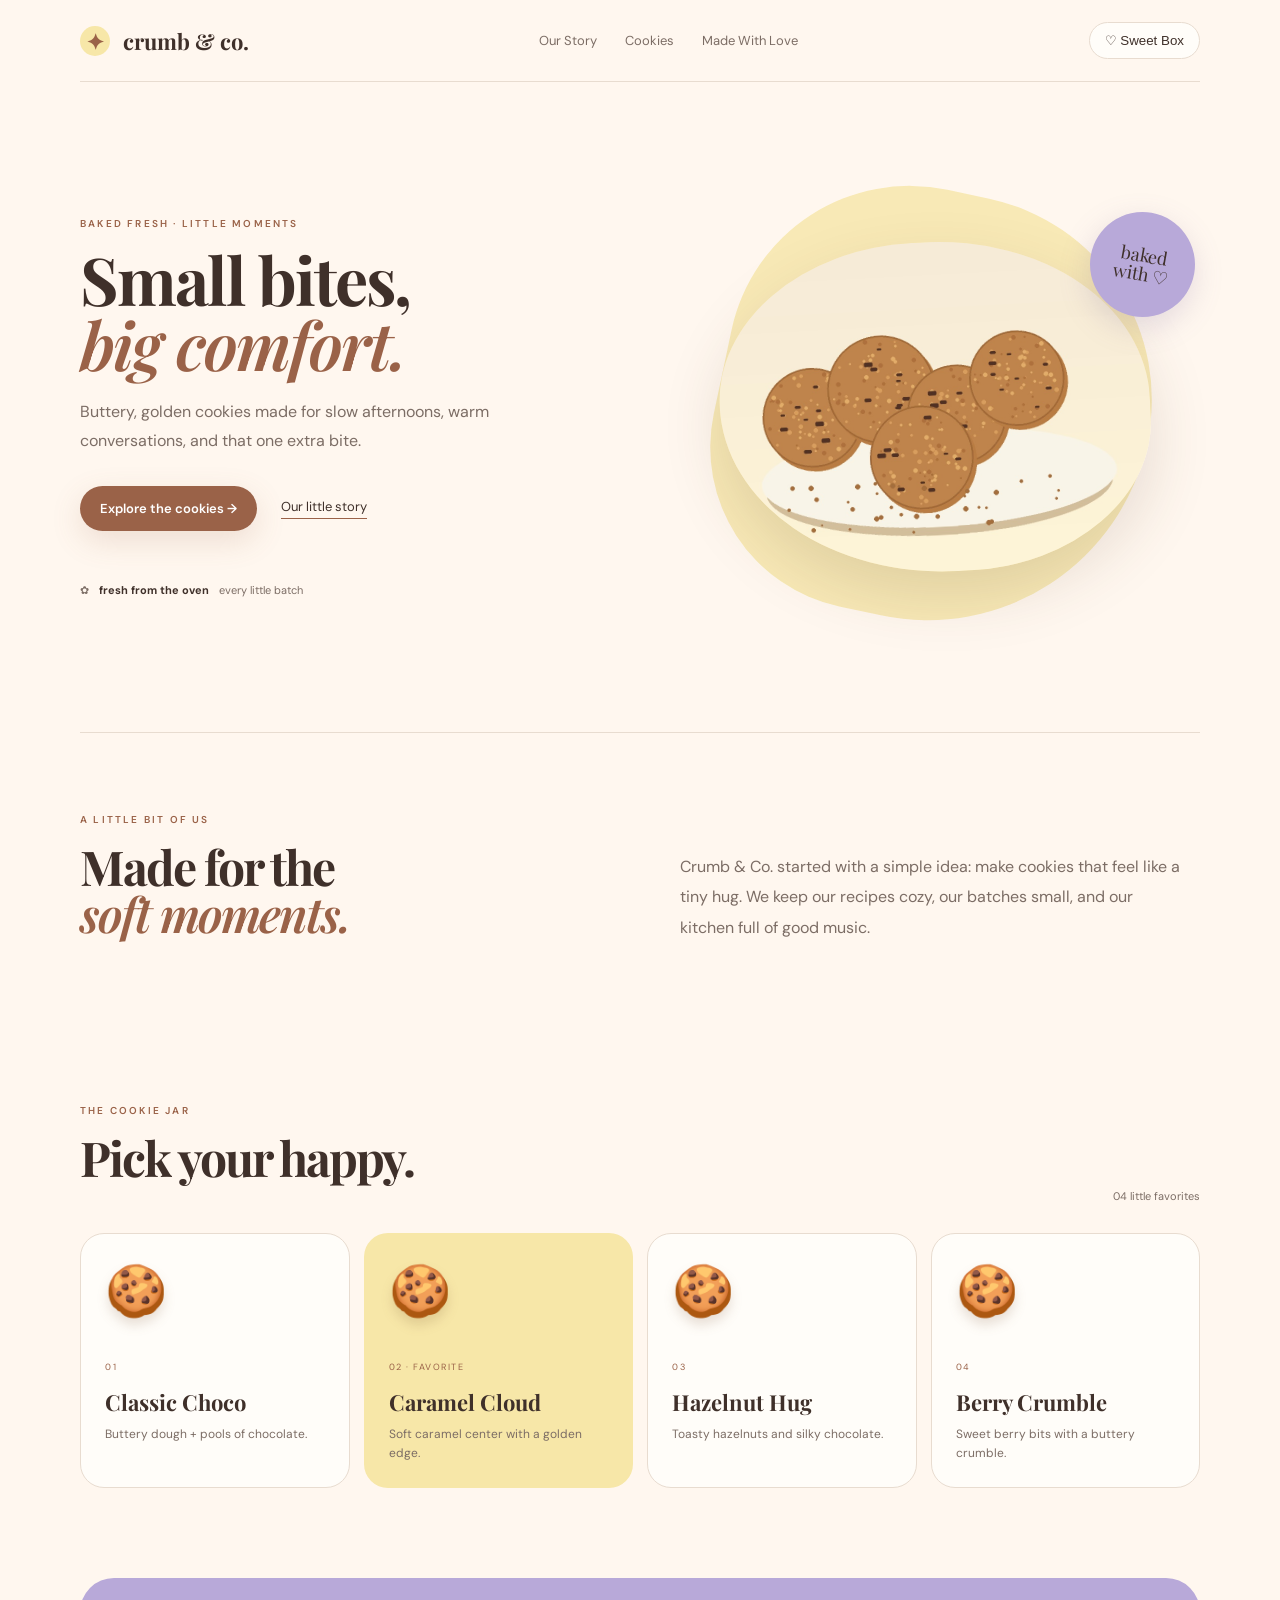
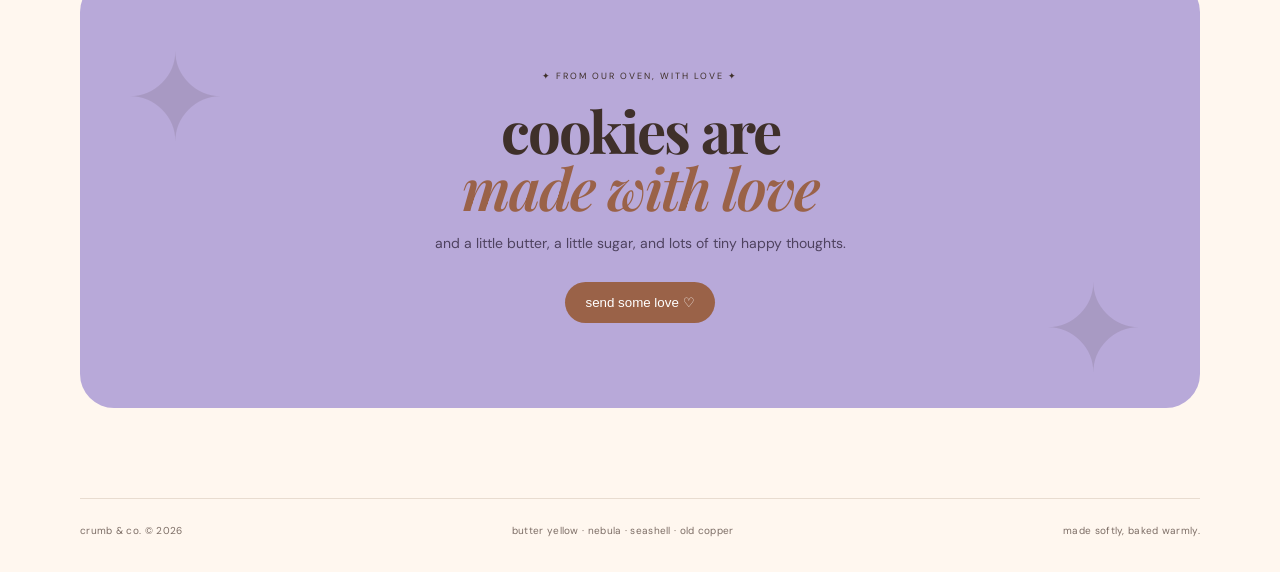
==== index.html @ e23ba905 "Add files via upload" ====
<!DOCTYPE html>
<html lang="en">
<head>
  <meta charset="UTF-8" />
  <meta name="viewport" content="width=device-width, initial-scale=1.0" />
  <meta name="description" content="A sweet little cookie shop — baked with love." />
  <title>Crumb & Co. — Cookies Are Made With Love</title>
  <link rel="preconnect" href="https://fonts.googleapis.com">
  <link rel="preconnect" href="https://fonts.gstatic.com" crossorigin>
  <link href="https://fonts.googleapis.com/css2?family=DM+Sans:wght@400;500;600&family=Playfair+Display:wght@600;700&display=swap" rel="stylesheet">
  <link rel="stylesheet" href="style.css" />
</head>
<body>
  <header class="nav wrap">
    <a class="brand" href="#home"><span class="brand-dot">✦</span> crumb & co.</a>
    <nav><a href="#story">Our Story</a><a href="#menu">Cookies</a><a href="#love">Made With Love</a></nav>
    <button class="cart" onclick="showToast('Your cookie box is still dreaming of you ♡')">♡ <span>Sweet Box</span></button>
  </header>

  <main id="home">
    <section class="hero wrap">
      <div class="hero-copy">
        <p class="eyebrow">BAKED FRESH · LITTLE MOMENTS</p>
        <h1>Small bites,<br><em>big comfort.</em></h1>
        <p class="lead">Buttery, golden cookies made for slow afternoons, warm conversations, and that one extra bite.</p>
        <div class="actions"><a class="btn primary" href="#menu">Explore the cookies →</a><a class="text-link" href="#story">Our little story</a></div>
        <div class="mini-note"><span>✿</span><strong>fresh from the oven</strong><span>every little batch</span></div>
      </div>
      <div class="hero-art">
        <div class="blob"></div>
        <img src="assets/cookies.jpg" alt="Freshly baked golden chocolate chip cookies on a plate" />
        <div class="sticker">baked<br>with ♡</div>
      </div>
    </section>

    <section id="story" class="story wrap">
      <div><p class="eyebrow">A LITTLE BIT OF US</p><h2>Made for the<br><em>soft moments.</em></h2></div>
      <p>Crumb & Co. started with a simple idea: make cookies that feel like a tiny hug. We keep our recipes cozy, our batches small, and our kitchen full of good music.</p>
    </section>

    <section id="menu" class="menu wrap">
      <div class="section-head"><div><p class="eyebrow">THE COOKIE JAR</p><h2>Pick your happy.</h2></div><span class="count">04 little favorites</span></div>
      <div class="cards">
        <article class="card"><div class="cookie-icon">🍪</div><span>01</span><h3>Classic Choco</h3><p>Buttery dough + pools of chocolate.</p></article>
        <article class="card featured"><div class="cookie-icon">🍪</div><span>02 · favorite</span><h3>Caramel Cloud</h3><p>Soft caramel center with a golden edge.</p></article>
        <article class="card"><div class="cookie-icon">🍪</div><span>03</span><h3>Hazelnut Hug</h3><p>Toasty hazelnuts and silky chocolate.</p></article>
        <article class="card"><div class="cookie-icon">🍪</div><span>04</span><h3>Berry Crumble</h3><p>Sweet berry bits with a buttery crumble.</p></article>
      </div>
    </section>

    <section id="love" class="love wrap">
      <div class="love-card"><span class="tiny">✦ FROM OUR OVEN, WITH LOVE ✦</span><h2>cookies are<br><em>made with love</em></h2><p>and a little butter, a little sugar, and lots of tiny happy thoughts.</p><button onclick="showToast('Sending you a warm cookie-shaped hug ♡')">send some love ♡</button></div>
    </section>
  </main>

  <footer class="footer wrap"><span>crumb & co. © 2026</span><span>butter yellow · nebula · seashell · old copper</span><span>made softly, baked warmly.</span></footer>
  <div id="toast" class="toast"></div>
  <script src="script.js"></script>
</body>
</html>
---- style.css ----
:root{--butter:#F7E7A8;--nebula:#B8A9D9;--shell:#FFF7EF;--copper:#9A6248;--ink:#3F302A;--muted:#7C6D65;--line:#E8DCD0}
*{box-sizing:border-box}html{scroll-behavior:smooth}body{margin:0;background:var(--shell);color:var(--ink);font-family:'DM Sans',sans-serif}a{text-decoration:none;color:inherit}.wrap{width:min(1120px,calc(100% - 44px));margin:auto}.nav{height:82px;display:flex;align-items:center;justify-content:space-between;border-bottom:1px solid var(--line)}.brand{font-family:'Playfair Display',serif;font-size:22px;font-weight:700}.brand-dot{display:inline-grid;place-items:center;width:30px;height:30px;background:var(--butter);border-radius:50%;margin-right:8px;color:var(--copper)}nav{display:flex;gap:28px;font-size:13px;color:var(--muted)}nav a:hover,.text-link:hover{color:var(--copper)}.cart{border:1px solid var(--line);background:#fffdf9;border-radius:999px;padding:10px 15px;color:var(--ink);cursor:pointer}.hero{min-height:650px;display:grid;grid-template-columns:1fr 1fr;gap:60px;align-items:center;padding:65px 0}.eyebrow{font-size:10px;letter-spacing:2.2px;font-weight:600;color:var(--copper);margin:0 0 17px}.hero h1,h2{font-family:'Playfair Display',serif;font-size:66px;line-height:.98;margin:0 0 22px;letter-spacing:-2px}.hero h1 em,h2 em{font-weight:600;color:var(--copper)}.lead{max-width:500px;color:var(--muted);line-height:1.8;font-size:16px}.actions{display:flex;align-items:center;gap:24px;margin-top:30px}.btn{padding:14px 20px;border-radius:999px;font-size:13px;font-weight:600}.primary{background:var(--copper);color:white;box-shadow:0 10px 30px #9a62482b}.text-link{font-size:13px;border-bottom:1px solid var(--copper);padding-bottom:3px}.mini-note{display:flex;gap:10px;align-items:center;margin-top:52px;font-size:11px;color:var(--muted)}.mini-note strong{color:var(--ink)}.hero-art{position:relative;height:510px;display:grid;place-items:center}.blob{position:absolute;width:430px;height:430px;border-radius:47% 53% 58% 42%;background:var(--butter);transform:rotate(12deg);opacity:.8}.hero-art img{position:relative;width:430px;height:330px;object-fit:cover;border-radius:48% 52% 45% 55%;box-shadow:0 25px 60px #5c3b2725;transform:rotate(-3deg)}.sticker{position:absolute;right:5px;top:60px;background:var(--nebula);width:105px;height:105px;border-radius:50%;display:grid;place-items:center;text-align:center;font-family:'Playfair Display',serif;font-size:18px;line-height:1.05;transform:rotate(10deg);box-shadow:0 10px 30px #7b689b35}.story{padding:80px 0;display:grid;grid-template-columns:1fr 1fr;gap:80px;border-top:1px solid var(--line)}.story h2,.section-head h2{font-size:48px}.story>p{align-self:end;color:var(--muted);line-height:1.9;max-width:500px}.menu{padding:65px 0 90px}.section-head{display:flex;align-items:end;justify-content:space-between;margin-bottom:30px}.count{font-size:11px;color:var(--muted)}.cards{display:grid;grid-template-columns:repeat(4,1fr);gap:14px}.card{background:#fffdf9;border:1px solid var(--line);border-radius:24px;padding:24px;min-height:250px;transition:.25s}.card:hover{transform:translateY(-5px);box-shadow:0 15px 40px #5c3b2714}.card.featured{background:var(--butter);border-color:transparent}.cookie-icon{font-size:50px;margin-bottom:30px;filter:drop-shadow(0 7px 6px #6b402328)}.card span{font-size:9px;letter-spacing:1.5px;color:var(--copper);text-transform:uppercase}.card h3{font-family:'Playfair Display',serif;font-size:22px;margin:12px 0 8px}.card p{font-size:12px;line-height:1.6;color:var(--muted);margin:0}.love{padding-bottom:90px}.love-card{background:var(--nebula);border-radius:34px;text-align:center;padding:85px 20px;overflow:hidden;position:relative}.love-card:before,.love-card:after{content:'✦';position:absolute;font-size:120px;opacity:.12}.love-card:before{left:4%;top:10%}.love-card:after{right:5%;bottom:0}.tiny{font-size:9px;letter-spacing:2px}.love-card h2{font-size:58px;margin:18px 0}.love-card p{color:#4e425f;font-size:14px}.love-card button{margin-top:16px;background:var(--copper);color:white;border:0;border-radius:999px;padding:13px 20px;cursor:pointer}.footer{border-top:1px solid var(--line);padding:25px 0 35px;display:flex;justify-content:space-between;color:var(--muted);font-size:10px;letter-spacing:.3px}.toast{position:fixed;bottom:24px;left:50%;transform:translate(-50%,20px);background:var(--ink);color:white;padding:12px 18px;border-radius:999px;font-size:12px;opacity:0;pointer-events:none;transition:.3s}.toast.show{opacity:1;transform:translate(-50%,0)}
@media(max-width:800px){nav{display:none}.hero{grid-template-columns:1fr;padding:45px 0}.hero h1{font-size:52px}.hero-art{height:420px}.hero-art img,.blob{width:330px}.hero-art img{height:270px}.story{grid-template-columns:1fr;gap:25px}.cards{grid-template-columns:1fr 1fr}.footer{flex-direction:column;gap:9px}.love-card h2{font-size:45px}}
@media(max-width:520px){.wrap{width:min(100% - 28px,1120px)}.cart span{display:none}.hero-art{height:340px}.hero-art img,.blob{width:285px}.hero-art img{height:230px}.sticker{width:80px;height:80px;font-size:14px;right:0;top:25px}.cards{grid-template-columns:1fr}.section-head{align-items:start;gap:10px;flex-direction:column}}
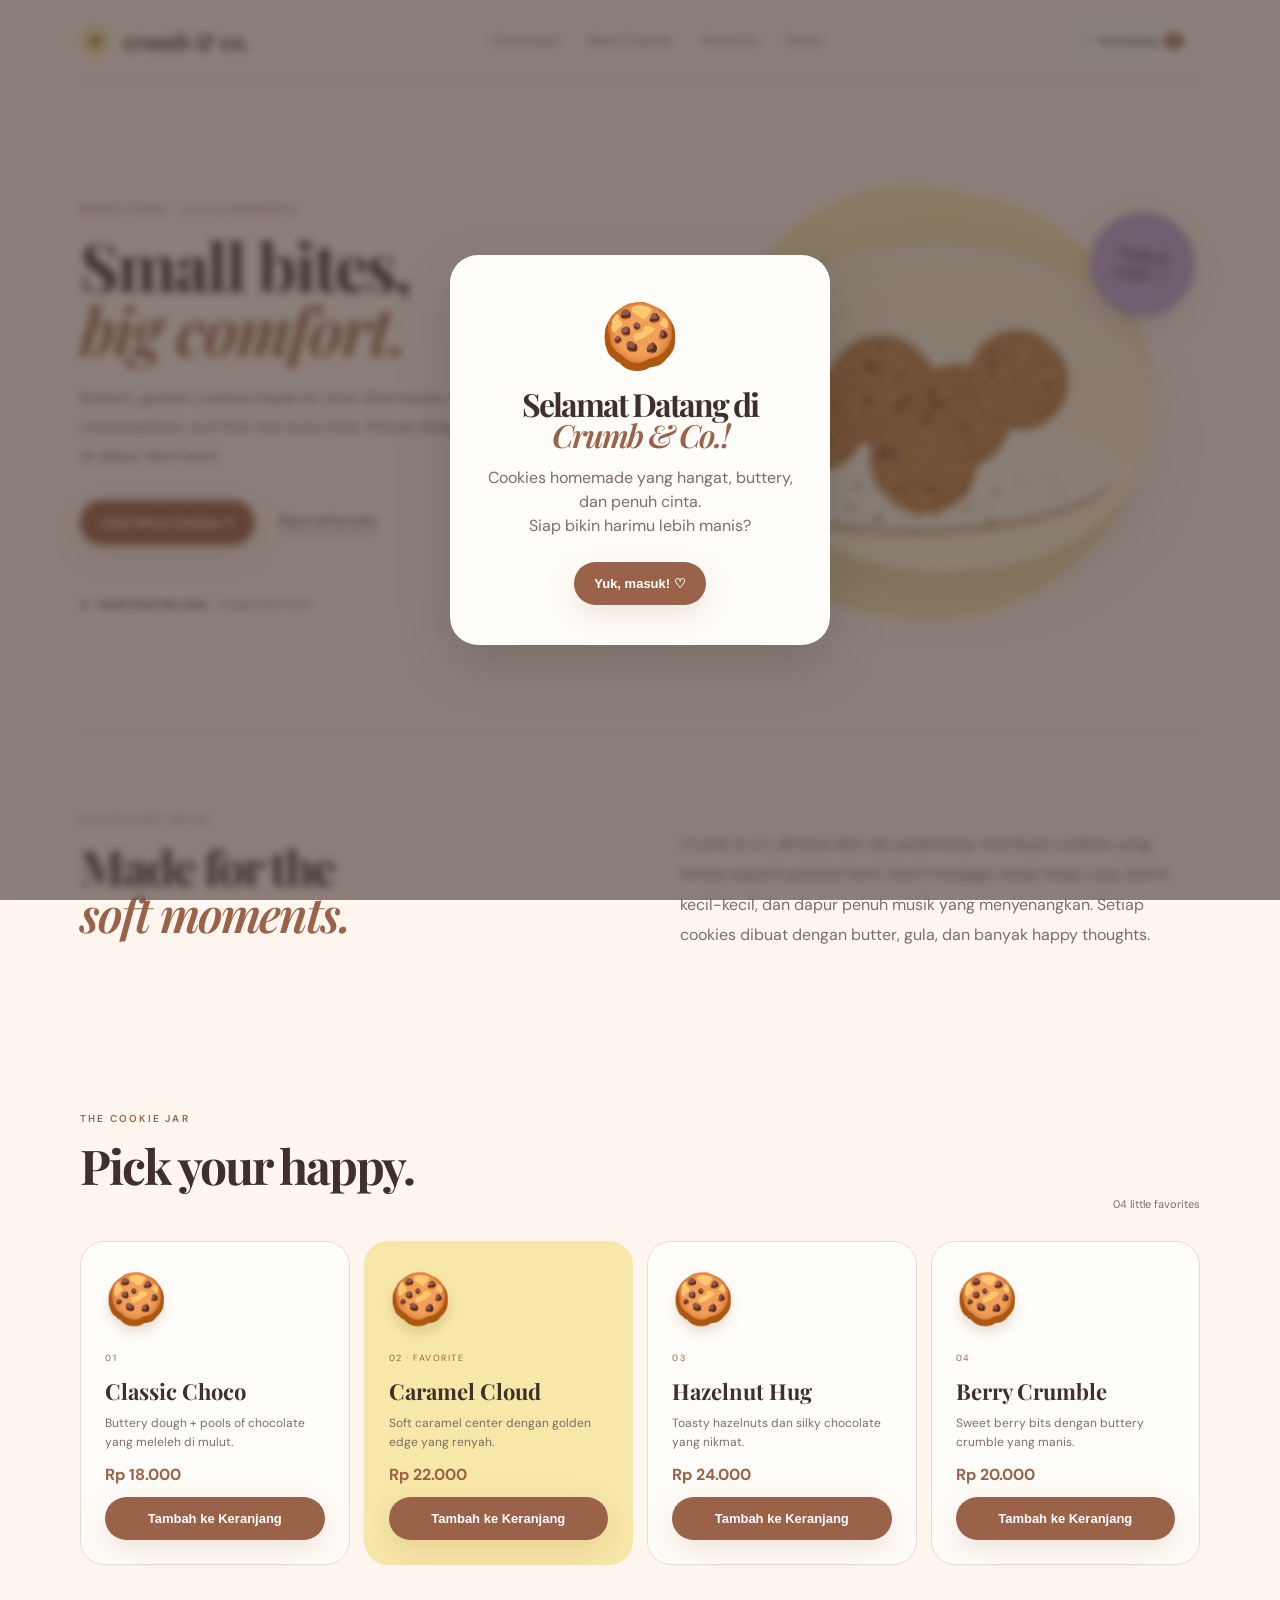
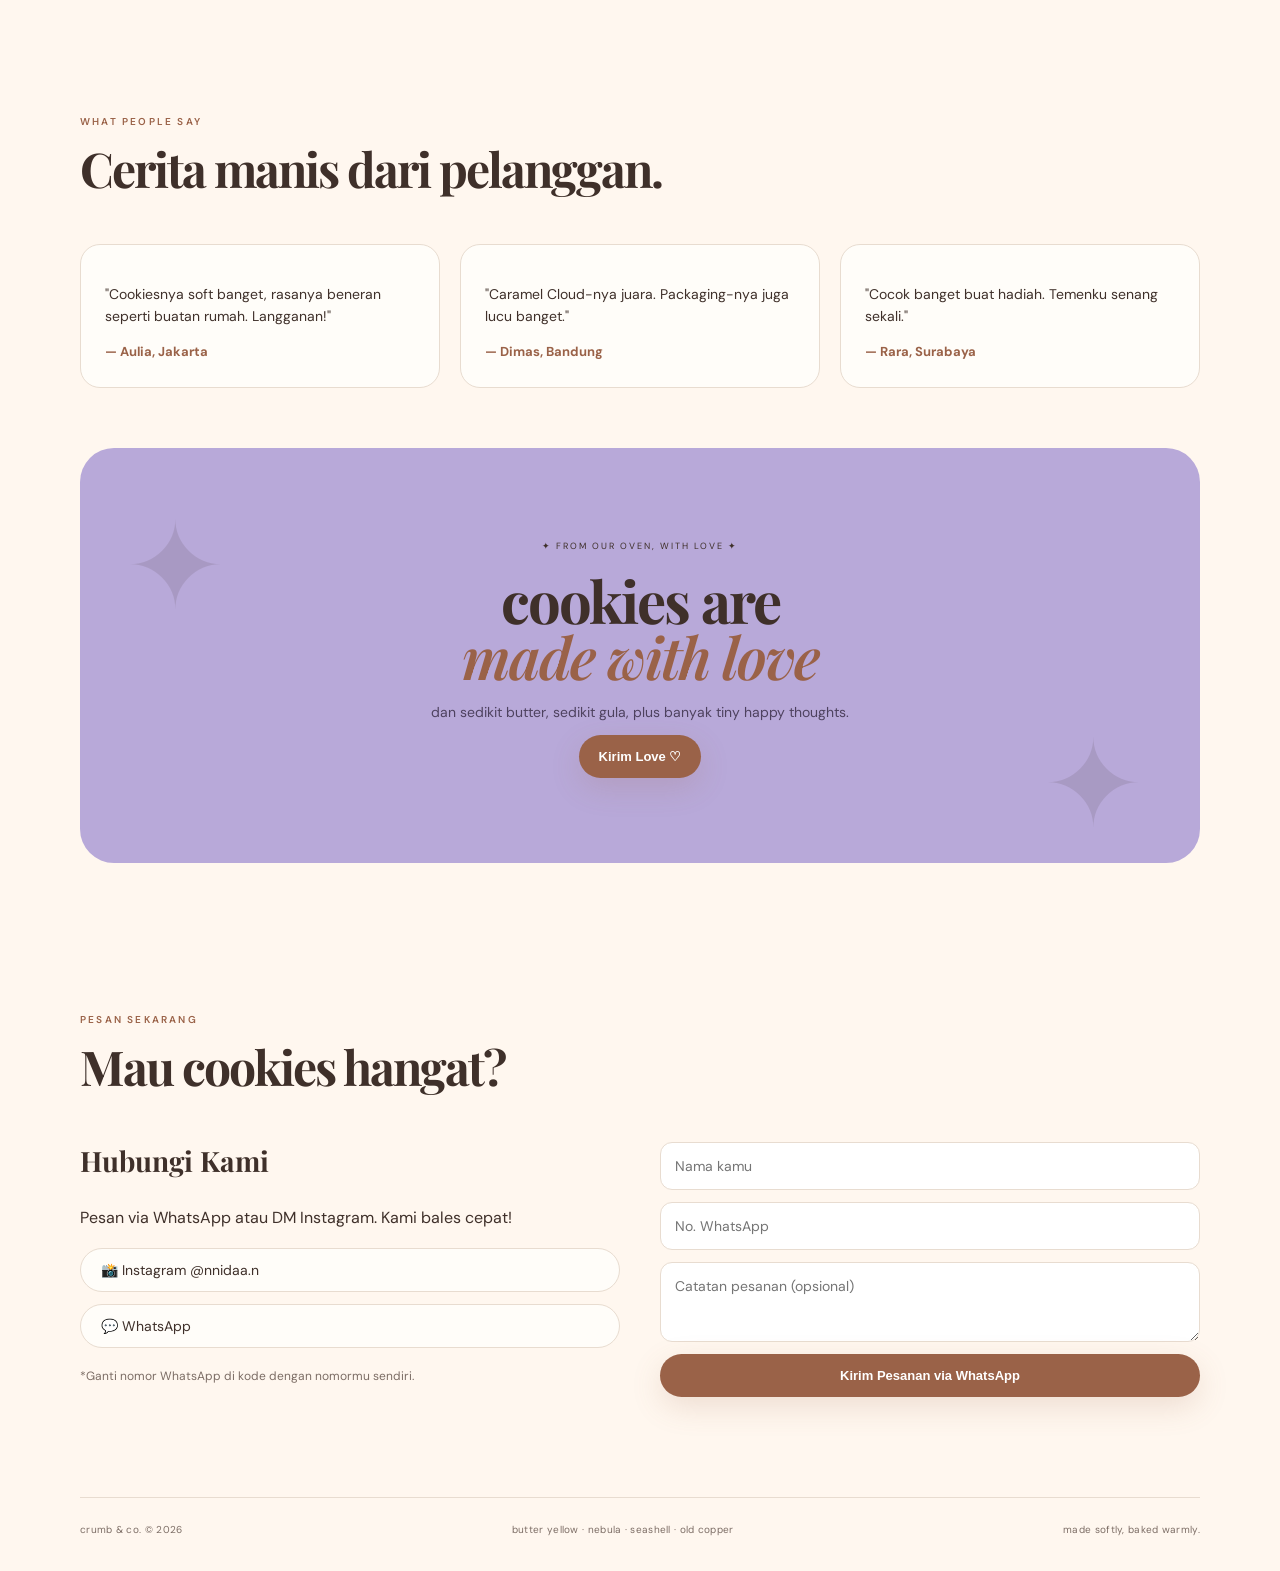
==== commit 2c04af60: "Add files via upload" ====
--- a/index.html
+++ b/index.html
@@ -1,60 +1,178 @@
 <!DOCTYPE html>
-<html lang="en">
+<html lang="id">
 <head>
   <meta charset="UTF-8" />
   <meta name="viewport" content="width=device-width, initial-scale=1.0" />
-  <meta name="description" content="A sweet little cookie shop — baked with love." />
+  <meta name="description" content="Crumb & Co. — Cookies homemade yang hangat, buttery, dan penuh cinta. Pesan sekarang!" />
   <title>Crumb & Co. — Cookies Are Made With Love</title>
   <link rel="preconnect" href="https://fonts.googleapis.com">
   <link rel="preconnect" href="https://fonts.gstatic.com" crossorigin>
-  <link href="https://fonts.googleapis.com/css2?family=DM+Sans:wght@400;500;600&family=Playfair+Display:wght@600;700&display=swap" rel="stylesheet">
+  <link href="https://fonts.googleapis.com/css2?family=DM+Sans:wght@400;500;600;700&family=Playfair+Display:ital,wght@0,600;0,700;1,600&display=swap" rel="stylesheet">
   <link rel="stylesheet" href="style.css" />
 </head>
 <body>
+  <!-- Welcome Modal -->
+  <div id="welcome-modal" class="welcome-modal">
+    <div class="welcome-content">
+      <div class="welcome-emoji">🍪</div>
+      <h2>Selamat Datang di<br><em>Crumb & Co.!</em></h2>
+      <p>Cookies homemade yang hangat, buttery, dan penuh cinta.<br>Siap bikin harimu lebih manis?</p>
+      <button id="welcome-btn" class="btn primary">Yuk, masuk! ♡</button>
+    </div>
+  </div>
+
   <header class="nav wrap">
     <a class="brand" href="#home"><span class="brand-dot">✦</span> crumb & co.</a>
-    <nav><a href="#story">Our Story</a><a href="#menu">Cookies</a><a href="#love">Made With Love</a></nav>
-    <button class="cart" onclick="showToast('Your cookie box is still dreaming of you ♡')">♡ <span>Sweet Box</span></button>
+    <nav id="main-nav">
+      <a href="#story">Cerita Kami</a>
+      <a href="#menu">Menu Cookies</a>
+      <a href="#testi">Testimoni</a>
+      <a href="#contact">Pesan</a>
+    </nav>
+    <div class="nav-actions">
+      <button class="cart-btn" id="open-cart" aria-label="Buka keranjang">
+        ♡ <span>Keranjang</span> <span class="cart-count" id="cart-count">0</span>
+      </button>
+      <button class="menu-toggle" id="menu-toggle" aria-label="Menu">☰</button>
+    </div>
   </header>
 
   <main id="home">
+    <!-- Hero -->
     <section class="hero wrap">
       <div class="hero-copy">
         <p class="eyebrow">BAKED FRESH · LITTLE MOMENTS</p>
         <h1>Small bites,<br><em>big comfort.</em></h1>
-        <p class="lead">Buttery, golden cookies made for slow afternoons, warm conversations, and that one extra bite.</p>
-        <div class="actions"><a class="btn primary" href="#menu">Explore the cookies →</a><a class="text-link" href="#story">Our little story</a></div>
-        <div class="mini-note"><span>✿</span><strong>fresh from the oven</strong><span>every little batch</span></div>
+        <p class="lead">Buttery, golden cookies made for slow afternoons, warm conversations, and that one extra bite. Dibuat dengan penuh cinta di dapur kecil kami.</p>
+        <div class="actions">
+          <a class="btn primary" href="#menu">Lihat Menu Cookies →</a>
+          <a class="text-link" href="#story">Baca cerita kami</a>
+        </div>
+        <div class="mini-note"><span>✿</span><strong>fresh from the oven</strong><span>setiap batch kecil</span></div>
       </div>
       <div class="hero-art">
         <div class="blob"></div>
-        <img src="assets/cookies.jpg" alt="Freshly baked golden chocolate chip cookies on a plate" />
+        <img src="assets/cookies.jpg" alt="Freshly baked golden chocolate chip cookies" />
         <div class="sticker">baked<br>with ♡</div>
       </div>
     </section>
 
+    <!-- Story -->
     <section id="story" class="story wrap">
-      <div><p class="eyebrow">A LITTLE BIT OF US</p><h2>Made for the<br><em>soft moments.</em></h2></div>
-      <p>Crumb & Co. started with a simple idea: make cookies that feel like a tiny hug. We keep our recipes cozy, our batches small, and our kitchen full of good music.</p>
+      <div>
+        <p class="eyebrow">A LITTLE BIT OF US</p>
+        <h2>Made for the<br><em>soft moments.</em></h2>
+      </div>
+      <p>Crumb & Co. dimulai dari ide sederhana: membuat cookies yang terasa seperti pelukan kecil. Kami menjaga resep tetap cozy, batch kecil-kecil, dan dapur penuh musik yang menyenangkan. Setiap cookies dibuat dengan butter, gula, dan banyak happy thoughts.</p>
     </section>
 
+    <!-- Menu -->
     <section id="menu" class="menu wrap">
-      <div class="section-head"><div><p class="eyebrow">THE COOKIE JAR</p><h2>Pick your happy.</h2></div><span class="count">04 little favorites</span></div>
-      <div class="cards">
-        <article class="card"><div class="cookie-icon">🍪</div><span>01</span><h3>Classic Choco</h3><p>Buttery dough + pools of chocolate.</p></article>
-        <article class="card featured"><div class="cookie-icon">🍪</div><span>02 · favorite</span><h3>Caramel Cloud</h3><p>Soft caramel center with a golden edge.</p></article>
-        <article class="card"><div class="cookie-icon">🍪</div><span>03</span><h3>Hazelnut Hug</h3><p>Toasty hazelnuts and silky chocolate.</p></article>
-        <article class="card"><div class="cookie-icon">🍪</div><span>04</span><h3>Berry Crumble</h3><p>Sweet berry bits with a buttery crumble.</p></article>
+      <div class="section-head">
+        <div>
+          <p class="eyebrow">THE COOKIE JAR</p>
+          <h2>Pick your happy.</h2>
+        </div>
+        <span class="count">04 little favorites</span>
+      </div>
+      <div class="cards" id="product-grid">
+        <!-- Cards will be rendered by JS for interactivity -->
       </div>
     </section>
 
+    <!-- Testimonials -->
+    <section id="testi" class="testi wrap">
+      <div class="section-head">
+        <div>
+          <p class="eyebrow">WHAT PEOPLE SAY</p>
+          <h2>Cerita manis dari pelanggan.</h2>
+        </div>
+      </div>
+      <div class="testi-grid">
+        <div class="testi-card">
+          <p>"Cookiesnya soft banget, rasanya beneran seperti buatan rumah. Langganan!"</p>
+          <strong>— Aulia, Jakarta</strong>
+        </div>
+        <div class="testi-card">
+          <p>"Caramel Cloud-nya juara. Packaging-nya juga lucu banget."</p>
+          <strong>— Dimas, Bandung</strong>
+        </div>
+        <div class="testi-card">
+          <p>"Cocok banget buat hadiah. Temenku senang sekali."</p>
+          <strong>— Rara, Surabaya</strong>
+        </div>
+      </div>
+    </section>
+
+    <!-- Love / CTA -->
     <section id="love" class="love wrap">
-      <div class="love-card"><span class="tiny">✦ FROM OUR OVEN, WITH LOVE ✦</span><h2>cookies are<br><em>made with love</em></h2><p>and a little butter, a little sugar, and lots of tiny happy thoughts.</p><button onclick="showToast('Sending you a warm cookie-shaped hug ♡')">send some love ♡</button></div>
+      <div class="love-card">
+        <span class="tiny">✦ FROM OUR OVEN, WITH LOVE ✦</span>
+        <h2>cookies are<br><em>made with love</em></h2>
+        <p>dan sedikit butter, sedikit gula, plus banyak tiny happy thoughts.</p>
+        <button class="btn primary" onclick="showToast('Mengirim pelukan berbentuk cookies untukmu ♡')">Kirim Love ♡</button>
+      </div>
+    </section>
+
+    <!-- Contact & Order -->
+    <section id="contact" class="contact wrap">
+      <div class="section-head">
+        <div>
+          <p class="eyebrow">PESAN SEKARANG</p>
+          <h2>Mau cookies hangat?</h2>
+        </div>
+      </div>
+      <div class="contact-grid">
+        <div class="contact-info">
+          <h3>Hubungi Kami</h3>
+          <p>Pesan via WhatsApp atau DM Instagram. Kami bales cepat!</p>
+          <div class="socials">
+            <a href="https://www.instagram.com/nnidaa.n" target="_blank" rel="noopener" class="social-btn">📸 Instagram @nnidaa.n</a>
+            <a href="https://wa.me/6281234567890?text=Halo%20Crumb%20%26%20Co.%20saya%20mau%20pesan%20cookies" target="_blank" rel="noopener" class="social-btn">💬 WhatsApp</a>
+          </div>
+          <p class="note">*Ganti nomor WhatsApp di kode dengan nomormu sendiri.</p>
+        </div>
+        <form id="order-form" class="order-form">
+          <input type="text" name="name" placeholder="Nama kamu" required>
+          <input type="tel" name="phone" placeholder="No. WhatsApp" required>
+          <textarea name="note" placeholder="Catatan pesanan (opsional)"></textarea>
+          <button type="submit" class="btn primary">Kirim Pesanan via WhatsApp</button>
+        </form>
+      </div>
     </section>
   </main>
 
-  <footer class="footer wrap"><span>crumb & co. © 2026</span><span>butter yellow · nebula · seashell · old copper</span><span>made softly, baked warmly.</span></footer>
+  <footer class="footer wrap">
+    <span>crumb & co. © 2026</span>
+    <span>butter yellow · nebula · seashell · old copper</span>
+    <span>made softly, baked warmly.</span>
+  </footer>
+
+  <!-- Cart Sidebar -->
+  <div id="cart-sidebar" class="cart-sidebar">
+    <div class="cart-header">
+      <h3>Keranjang Cookies ♡</h3>
+      <button id="close-cart" class="close-btn">✕</button>
+    </div>
+    <div id="cart-items" class="cart-items"></div>
+    <div class="cart-footer">
+      <div class="cart-total">Total: <strong id="cart-total">Rp 0</strong></div>
+      <button id="checkout-btn" class="btn primary full">Checkout via WhatsApp</button>
+    </div>
+  </div>
+  <div id="cart-overlay" class="overlay"></div>
+
+  <!-- Product Modal -->
+  <div id="product-modal" class="modal">
+    <div class="modal-content">
+      <button class="close-modal" id="close-modal">✕</button>
+      <div id="modal-body"></div>
+    </div>
+  </div>
+  <div id="modal-overlay" class="overlay"></div>
+
   <div id="toast" class="toast"></div>
+
   <script src="script.js"></script>
 </body>
 </html>
--- a/style.css
+++ b/style.css
@@ -1,4 +1,163 @@
-:root{--butter:#F7E7A8;--nebula:#B8A9D9;--shell:#FFF7EF;--copper:#9A6248;--ink:#3F302A;--muted:#7C6D65;--line:#E8DCD0}
-*{box-sizing:border-box}html{scroll-behavior:smooth}body{margin:0;background:var(--shell);color:var(--ink);font-family:'DM Sans',sans-serif}a{text-decoration:none;color:inherit}.wrap{width:min(1120px,calc(100% - 44px));margin:auto}.nav{height:82px;display:flex;align-items:center;justify-content:space-between;border-bottom:1px solid var(--line)}.brand{font-family:'Playfair Display',serif;font-size:22px;font-weight:700}.brand-dot{display:inline-grid;place-items:center;width:30px;height:30px;background:var(--butter);border-radius:50%;margin-right:8px;color:var(--copper)}nav{display:flex;gap:28px;font-size:13px;color:var(--muted)}nav a:hover,.text-link:hover{color:var(--copper)}.cart{border:1px solid var(--line);background:#fffdf9;border-radius:999px;padding:10px 15px;color:var(--ink);cursor:pointer}.hero{min-height:650px;display:grid;grid-template-columns:1fr 1fr;gap:60px;align-items:center;padding:65px 0}.eyebrow{font-size:10px;letter-spacing:2.2px;font-weight:600;color:var(--copper);margin:0 0 17px}.hero h1,h2{font-family:'Playfair Display',serif;font-size:66px;line-height:.98;margin:0 0 22px;letter-spacing:-2px}.hero h1 em,h2 em{font-weight:600;color:var(--copper)}.lead{max-width:500px;color:var(--muted);line-height:1.8;font-size:16px}.actions{display:flex;align-items:center;gap:24px;margin-top:30px}.btn{padding:14px 20px;border-radius:999px;font-size:13px;font-weight:600}.primary{background:var(--copper);color:white;box-shadow:0 10px 30px #9a62482b}.text-link{font-size:13px;border-bottom:1px solid var(--copper);padding-bottom:3px}.mini-note{display:flex;gap:10px;align-items:center;margin-top:52px;font-size:11px;color:var(--muted)}.mini-note strong{color:var(--ink)}.hero-art{position:relative;height:510px;display:grid;place-items:center}.blob{position:absolute;width:430px;height:430px;border-radius:47% 53% 58% 42%;background:var(--butter);transform:rotate(12deg);opacity:.8}.hero-art img{position:relative;width:430px;height:330px;object-fit:cover;border-radius:48% 52% 45% 55%;box-shadow:0 25px 60px #5c3b2725;transform:rotate(-3deg)}.sticker{position:absolute;right:5px;top:60px;background:var(--nebula);width:105px;height:105px;border-radius:50%;display:grid;place-items:center;text-align:center;font-family:'Playfair Display',serif;font-size:18px;line-height:1.05;transform:rotate(10deg);box-shadow:0 10px 30px #7b689b35}.story{padding:80px 0;display:grid;grid-template-columns:1fr 1fr;gap:80px;border-top:1px solid var(--line)}.story h2,.section-head h2{font-size:48px}.story>p{align-self:end;color:var(--muted);line-height:1.9;max-width:500px}.menu{padding:65px 0 90px}.section-head{display:flex;align-items:end;justify-content:space-between;margin-bottom:30px}.count{font-size:11px;color:var(--muted)}.cards{display:grid;grid-template-columns:repeat(4,1fr);gap:14px}.card{background:#fffdf9;border:1px solid var(--line);border-radius:24px;padding:24px;min-height:250px;transition:.25s}.card:hover{transform:translateY(-5px);box-shadow:0 15px 40px #5c3b2714}.card.featured{background:var(--butter);border-color:transparent}.cookie-icon{font-size:50px;margin-bottom:30px;filter:drop-shadow(0 7px 6px #6b402328)}.card span{font-size:9px;letter-spacing:1.5px;color:var(--copper);text-transform:uppercase}.card h3{font-family:'Playfair Display',serif;font-size:22px;margin:12px 0 8px}.card p{font-size:12px;line-height:1.6;color:var(--muted);margin:0}.love{padding-bottom:90px}.love-card{background:var(--nebula);border-radius:34px;text-align:center;padding:85px 20px;overflow:hidden;position:relative}.love-card:before,.love-card:after{content:'✦';position:absolute;font-size:120px;opacity:.12}.love-card:before{left:4%;top:10%}.love-card:after{right:5%;bottom:0}.tiny{font-size:9px;letter-spacing:2px}.love-card h2{font-size:58px;margin:18px 0}.love-card p{color:#4e425f;font-size:14px}.love-card button{margin-top:16px;background:var(--copper);color:white;border:0;border-radius:999px;padding:13px 20px;cursor:pointer}.footer{border-top:1px solid var(--line);padding:25px 0 35px;display:flex;justify-content:space-between;color:var(--muted);font-size:10px;letter-spacing:.3px}.toast{position:fixed;bottom:24px;left:50%;transform:translate(-50%,20px);background:var(--ink);color:white;padding:12px 18px;border-radius:999px;font-size:12px;opacity:0;pointer-events:none;transition:.3s}.toast.show{opacity:1;transform:translate(-50%,0)}
-@media(max-width:800px){nav{display:none}.hero{grid-template-columns:1fr;padding:45px 0}.hero h1{font-size:52px}.hero-art{height:420px}.hero-art img,.blob{width:330px}.hero-art img{height:270px}.story{grid-template-columns:1fr;gap:25px}.cards{grid-template-columns:1fr 1fr}.footer{flex-direction:column;gap:9px}.love-card h2{font-size:45px}}
-@media(max-width:520px){.wrap{width:min(100% - 28px,1120px)}.cart span{display:none}.hero-art{height:340px}.hero-art img,.blob{width:285px}.hero-art img{height:230px}.sticker{width:80px;height:80px;font-size:14px;right:0;top:25px}.cards{grid-template-columns:1fr}.section-head{align-items:start;gap:10px;flex-direction:column}}
+:root {
+  --butter: #F7E7A8;
+  --nebula: #B8A9D9;
+  --shell: #FFF7EF;
+  --copper: #9A6248;
+  --ink: #3F302A;
+  --muted: #7C6D65;
+  --line: #E8DCD0;
+  --white: #fffdf9;
+}
+
+* { box-sizing: border-box; }
+html { scroll-behavior: smooth; }
+body { margin: 0; background: var(--shell); color: var(--ink); font-family: 'DM Sans', sans-serif; }
+a { text-decoration: none; color: inherit; }
+.wrap { width: min(1120px, calc(100% - 44px)); margin: auto; }
+
+/* Nav */
+.nav { height: 82px; display: flex; align-items: center; justify-content: space-between; border-bottom: 1px solid var(--line); position: sticky; top: 0; background: var(--shell); z-index: 100; }
+.brand { font-family: 'Playfair Display', serif; font-size: 22px; font-weight: 700; }
+.brand-dot { display: inline-grid; place-items: center; width: 30px; height: 30px; background: var(--butter); border-radius: 50%; margin-right: 8px; color: var(--copper); }
+nav { display: flex; gap: 28px; font-size: 13px; color: var(--muted); }
+nav a:hover, .text-link:hover { color: var(--copper); }
+.nav-actions { display: flex; align-items: center; gap: 12px; }
+.cart-btn { border: 1px solid var(--line); background: var(--white); border-radius: 999px; padding: 10px 15px; color: var(--ink); cursor: pointer; display: flex; align-items: center; gap: 6px; font-size: 13px; }
+.cart-count { background: var(--copper); color: white; border-radius: 999px; padding: 2px 7px; font-size: 11px; font-weight: 600; }
+.menu-toggle { display: none; background: none; border: none; font-size: 24px; cursor: pointer; }
+
+/* Hero */
+.hero { min-height: 650px; display: grid; grid-template-columns: 1fr 1fr; gap: 60px; align-items: center; padding: 65px 0; }
+.eyebrow { font-size: 10px; letter-spacing: 2.2px; font-weight: 600; color: var(--copper); margin: 0 0 17px; text-transform: uppercase; }
+.hero h1, h2 { font-family: 'Playfair Display', serif; font-size: 66px; line-height: .98; margin: 0 0 22px; letter-spacing: -2px; }
+.hero h1 em, h2 em { font-weight: 600; color: var(--copper); }
+.lead { max-width: 500px; color: var(--muted); line-height: 1.8; font-size: 16px; }
+.actions { display: flex; align-items: center; gap: 24px; margin-top: 30px; }
+.btn { padding: 14px 20px; border-radius: 999px; font-size: 13px; font-weight: 600; border: none; cursor: pointer; display: inline-block; }
+.primary { background: var(--copper); color: white; box-shadow: 0 10px 30px #9a62482b; }
+.primary:hover { transform: translateY(-2px); }
+.text-link { font-size: 13px; border-bottom: 1px solid var(--copper); padding-bottom: 3px; }
+.mini-note { display: flex; gap: 10px; align-items: center; margin-top: 52px; font-size: 11px; color: var(--muted); }
+.mini-note strong { color: var(--ink); }
+.hero-art { position: relative; height: 510px; display: grid; place-items: center; }
+.blob { position: absolute; width: 430px; height: 430px; border-radius: 47% 53% 58% 42%; background: var(--butter); transform: rotate(12deg); opacity: .8; }
+.hero-art img { position: relative; width: 430px; height: 330px; object-fit: cover; border-radius: 48% 52% 45% 55%; box-shadow: 0 25px 60px #5c3b2725; transform: rotate(-3deg); }
+.sticker { position: absolute; right: 5px; top: 60px; background: var(--nebula); width: 105px; height: 105px; border-radius: 50%; display: grid; place-items: center; text-align: center; font-family: 'Playfair Display', serif; font-size: 18px; line-height: 1.05; transform: rotate(10deg); box-shadow: 0 10px 30px #7b689b35; }
+
+/* Sections */
+.story { padding: 80px 0; display: grid; grid-template-columns: 1fr 1fr; gap: 80px; border-top: 1px solid var(--line); }
+.story h2, .section-head h2 { font-size: 48px; }
+.story > p { align-self: end; color: var(--muted); line-height: 1.9; max-width: 500px; }
+.menu { padding: 65px 0 90px; }
+.section-head { display: flex; align-items: end; justify-content: space-between; margin-bottom: 30px; }
+.count { font-size: 11px; color: var(--muted); }
+.cards { display: grid; grid-template-columns: repeat(4, 1fr); gap: 14px; }
+.card { background: var(--white); border: 1px solid var(--line); border-radius: 24px; padding: 24px; min-height: 280px; transition: .25s; cursor: pointer; display: flex; flex-direction: column; }
+.card:hover { transform: translateY(-5px); box-shadow: 0 15px 40px #5c3b2714; }
+.card.featured { background: var(--butter); border-color: transparent; }
+.cookie-icon { font-size: 50px; margin-bottom: 20px; filter: drop-shadow(0 7px 6px #6b402328); }
+.card span { font-size: 9px; letter-spacing: 1.5px; color: var(--copper); text-transform: uppercase; }
+.card h3 { font-family: 'Playfair Display', serif; font-size: 22px; margin: 12px 0 8px; }
+.card p { font-size: 12px; line-height: 1.6; color: var(--muted); margin: 0 0 12px; flex: 1; }
+.price { font-weight: 700; color: var(--copper); font-size: 16px; margin-top: auto; }
+.add-btn { margin-top: 12px; width: 100%; }
+
+/* Testimonials */
+.testi { padding: 60px 0; }
+.testi-grid { display: grid; grid-template-columns: repeat(3, 1fr); gap: 20px; }
+.testi-card { background: var(--white); border: 1px solid var(--line); border-radius: 20px; padding: 24px; font-size: 14px; line-height: 1.6; }
+.testi-card strong { display: block; margin-top: 12px; color: var(--copper); font-size: 13px; }
+
+/* Love */
+.love { padding-bottom: 90px; }
+.love-card { background: var(--nebula); border-radius: 34px; text-align: center; padding: 85px 20px; overflow: hidden; position: relative; }
+.love-card:before, .love-card:after { content: '✦'; position: absolute; font-size: 120px; opacity: .12; }
+.love-card:before { left: 4%; top: 10%; }
+.love-card:after { right: 5%; bottom: 0; }
+.tiny { font-size: 9px; letter-spacing: 2px; }
+.love-card h2 { font-size: 58px; margin: 18px 0; }
+.love-card p { color: #4e425f; font-size: 14px; }
+
+/* Contact */
+.contact { padding: 60px 0 100px; }
+.contact-grid { display: grid; grid-template-columns: 1fr 1fr; gap: 40px; }
+.contact-info h3 { font-family: 'Playfair Display', serif; font-size: 28px; margin-top: 0; }
+.socials { display: flex; flex-direction: column; gap: 12px; margin: 20px 0; }
+.social-btn { display: inline-block; padding: 12px 20px; background: var(--white); border: 1px solid var(--line); border-radius: 999px; font-size: 14px; transition: .2s; }
+.social-btn:hover { background: var(--butter); }
+.note { font-size: 12px; color: var(--muted); }
+.order-form { display: flex; flex-direction: column; gap: 12px; }
+.order-form input, .order-form textarea { padding: 14px; border: 1px solid var(--line); border-radius: 12px; font-family: inherit; font-size: 14px; }
+.order-form textarea { min-height: 80px; resize: vertical; }
+
+/* Footer */
+.footer { border-top: 1px solid var(--line); padding: 25px 0 35px; display: flex; justify-content: space-between; color: var(--muted); font-size: 10px; letter-spacing: .3px; }
+
+/* Welcome Modal */
+.welcome-modal { position: fixed; inset: 0; background: rgba(63, 48, 42, 0.6); backdrop-filter: blur(4px); display: flex; align-items: center; justify-content: center; z-index: 1000; animation: fadeIn .4s; }
+.welcome-content { background: var(--white); border-radius: 28px; padding: 40px 30px; text-align: center; max-width: 380px; width: 90%; box-shadow: 0 20px 60px rgba(0,0,0,.15); animation: popIn .5s; }
+.welcome-emoji { font-size: 64px; margin-bottom: 10px; }
+.welcome-content h2 { font-family: 'Playfair Display', serif; font-size: 32px; margin: 10px 0; }
+.welcome-content p { color: var(--muted); margin-bottom: 24px; line-height: 1.5; }
+.hidden { display: none !important; }
+
+/* Cart Sidebar */
+.cart-sidebar { position: fixed; right: -420px; top: 0; width: 380px; height: 100vh; background: var(--white); box-shadow: -10px 0 40px rgba(0,0,0,.1); z-index: 200; transition: right .35s ease; display: flex; flex-direction: column; }
+.cart-sidebar.open { right: 0; }
+.cart-header { display: flex; justify-content: space-between; align-items: center; padding: 20px; border-bottom: 1px solid var(--line); }
+.cart-header h3 { margin: 0; font-family: 'Playfair Display', serif; }
+.close-btn { background: none; border: none; font-size: 20px; cursor: pointer; }
+.cart-items { flex: 1; overflow-y: auto; padding: 16px; }
+.cart-item { display: flex; justify-content: space-between; align-items: center; padding: 12px 0; border-bottom: 1px solid var(--line); }
+.cart-item-info { flex: 1; }
+.cart-item-info strong { display: block; }
+.cart-item-info small { color: var(--muted); }
+.qty-controls { display: flex; align-items: center; gap: 8px; }
+.qty-btn { width: 28px; height: 28px; border-radius: 50%; border: 1px solid var(--line); background: white; cursor: pointer; }
+.cart-footer { padding: 20px; border-top: 1px solid var(--line); }
+.cart-total { font-size: 18px; margin-bottom: 12px; }
+.full { width: 100%; }
+
+/* Modal */
+.modal { position: fixed; inset: 0; display: none; align-items: center; justify-content: center; z-index: 300; }
+.modal.show { display: flex; }
+.modal-content { background: var(--white); border-radius: 24px; padding: 30px; max-width: 480px; width: 90%; position: relative; max-height: 90vh; overflow-y: auto; }
+.close-modal { position: absolute; top: 12px; right: 12px; background: none; border: none; font-size: 20px; cursor: pointer; }
+.overlay { position: fixed; inset: 0; background: rgba(0,0,0,.4); z-index: 150; display: none; }
+.overlay.show { display: block; }
+
+/* Toast */
+.toast { position: fixed; bottom: 24px; left: 50%; transform: translate(-50%, 20px); background: var(--ink); color: white; padding: 12px 18px; border-radius: 999px; font-size: 12px; opacity: 0; pointer-events: none; transition: .3s; z-index: 400; }
+.toast.show { opacity: 1; transform: translate(-50%, 0); }
+
+/* Animations */
+@keyframes fadeIn { from { opacity: 0; } to { opacity: 1; } }
+@keyframes popIn { from { transform: scale(.85); opacity: 0; } to { transform: scale(1); opacity: 1; } }
+
+/* Responsive */
+@media (max-width: 800px) {
+  .hero { grid-template-columns: 1fr; padding: 45px 0; }
+  .hero h1 { font-size: 52px; }
+  .hero-art { height: 420px; }
+  .hero-art img, .blob { width: 330px; }
+  .hero-art img { height: 270px; }
+  .story { grid-template-columns: 1fr; gap: 25px; }
+  .cards { grid-template-columns: 1fr 1fr; }
+  .testi-grid { grid-template-columns: 1fr; }
+  .contact-grid { grid-template-columns: 1fr; }
+  .footer { flex-direction: column; gap: 9px; }
+  .love-card h2 { font-size: 45px; }
+  .menu-toggle { display: block; }
+  nav { display: none; position: absolute; top: 82px; left: 0; right: 0; background: var(--shell); flex-direction: column; padding: 20px; border-bottom: 1px solid var(--line); }
+  nav.open { display: flex; }
+  .cart-sidebar { width: 100%; right: -100%; }
+}
+@media (max-width: 520px) {
+  .wrap { width: min(100% - 28px, 1120px); }
+  .cards { grid-template-columns: 1fr; }
+  .section-head { align-items: start; gap: 10px; flex-direction: column; }
+  .hero-art { height: 340px; }
+  .hero-art img, .blob { width: 285px; }
+  .hero-art img { height: 230px; }
+  .sticker { width: 80px; height: 80px; font-size: 14px; }
+}
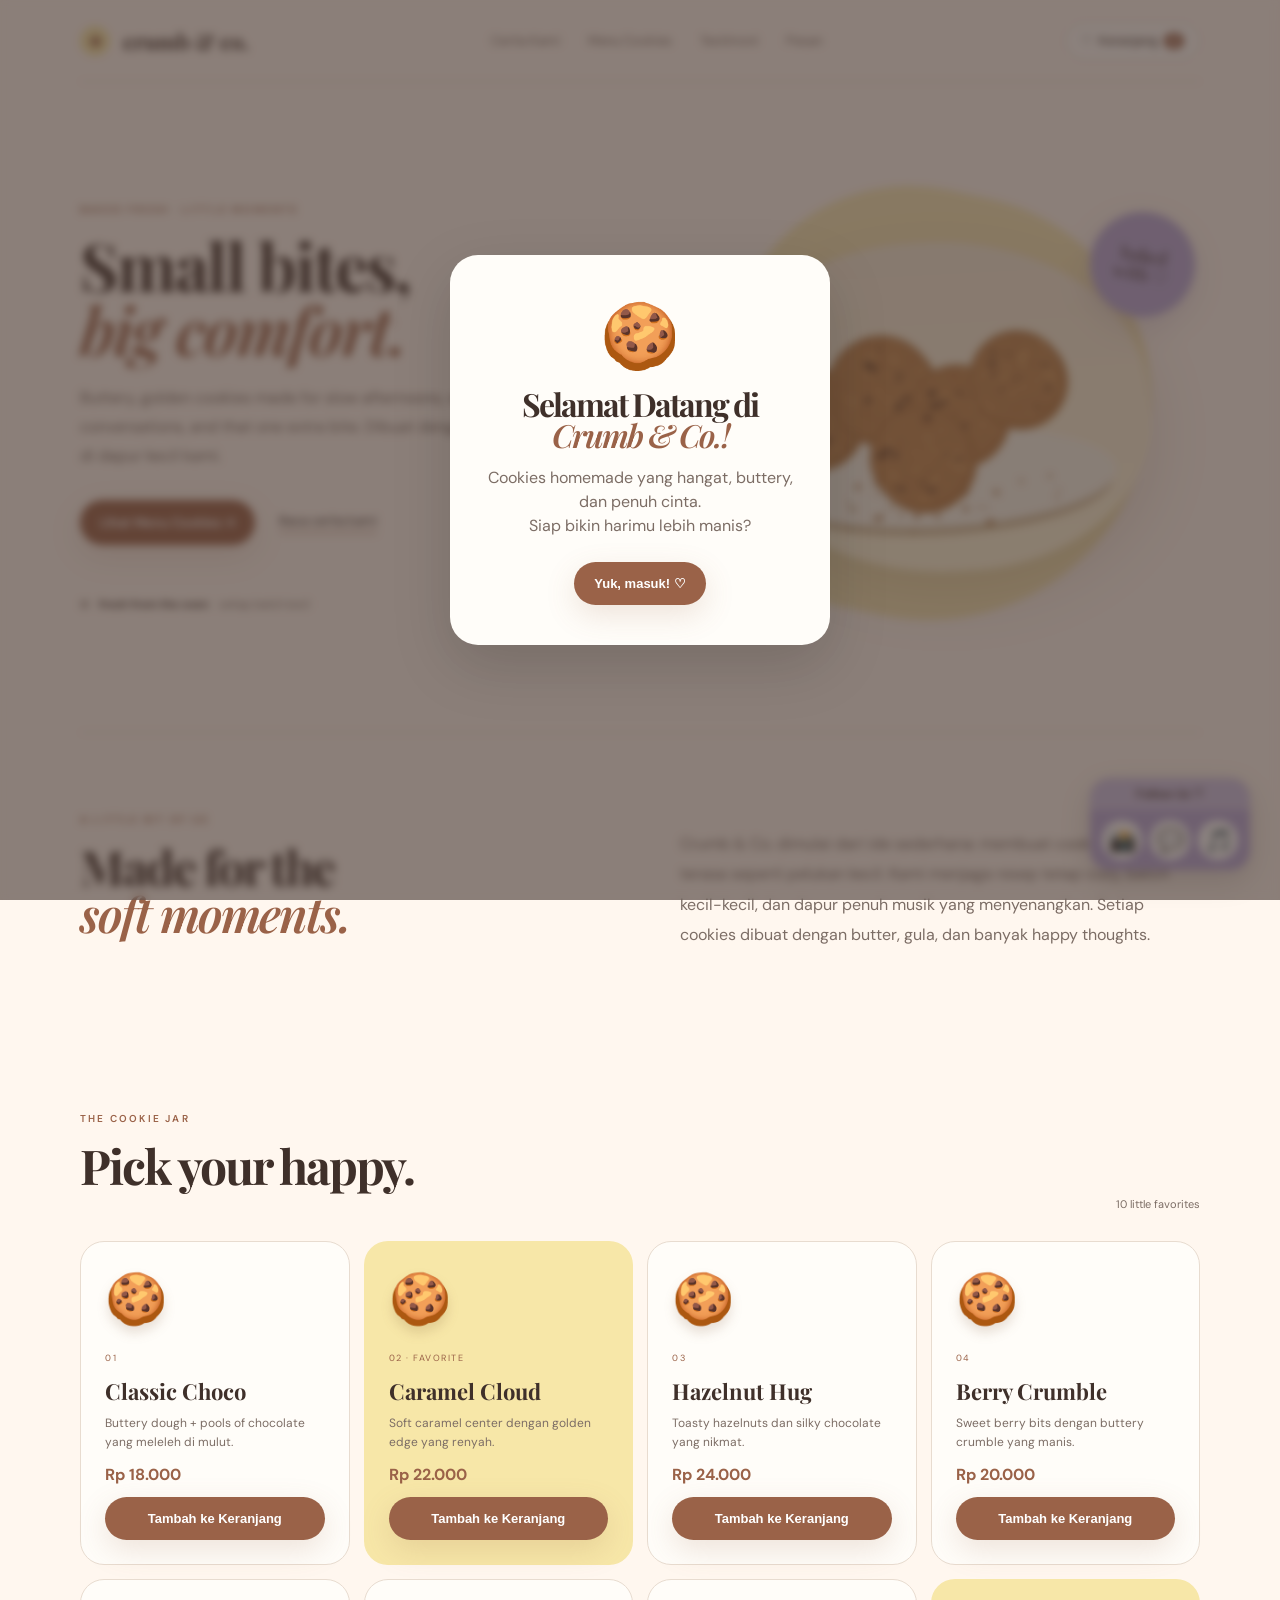
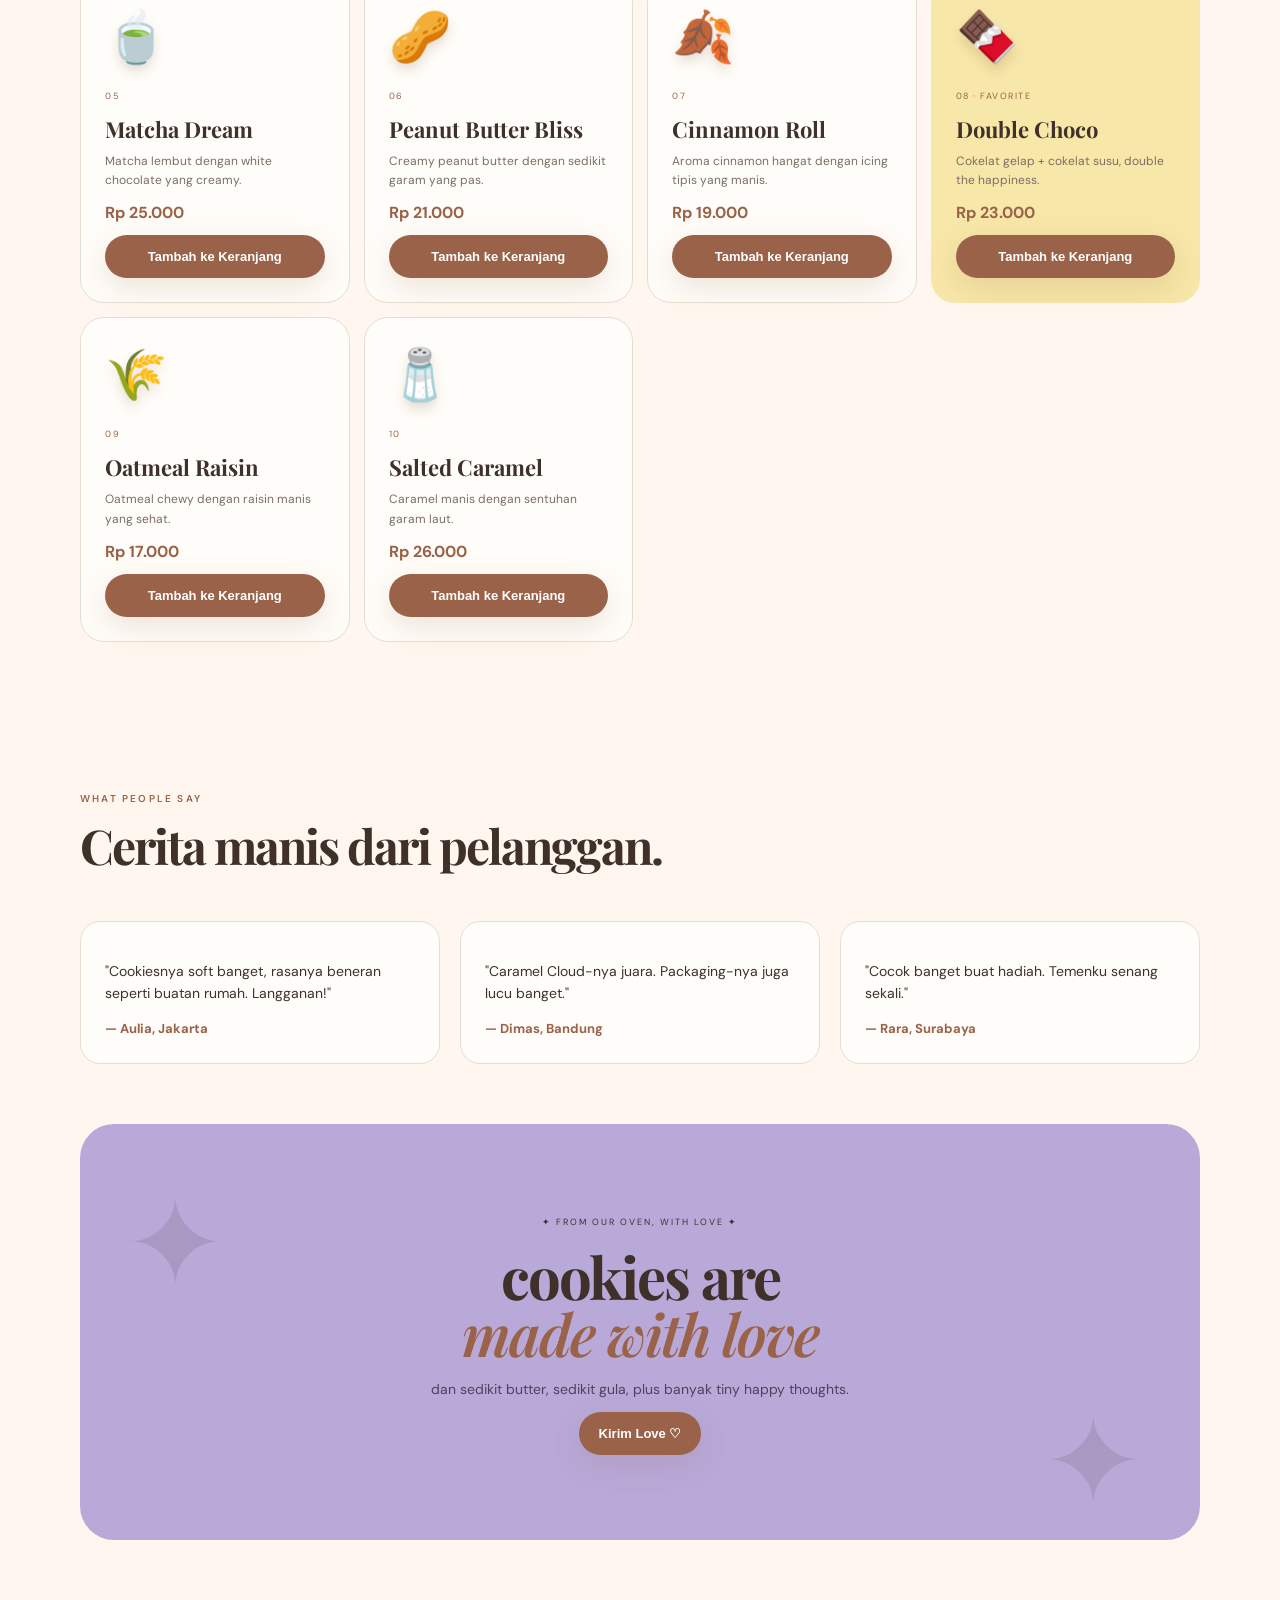
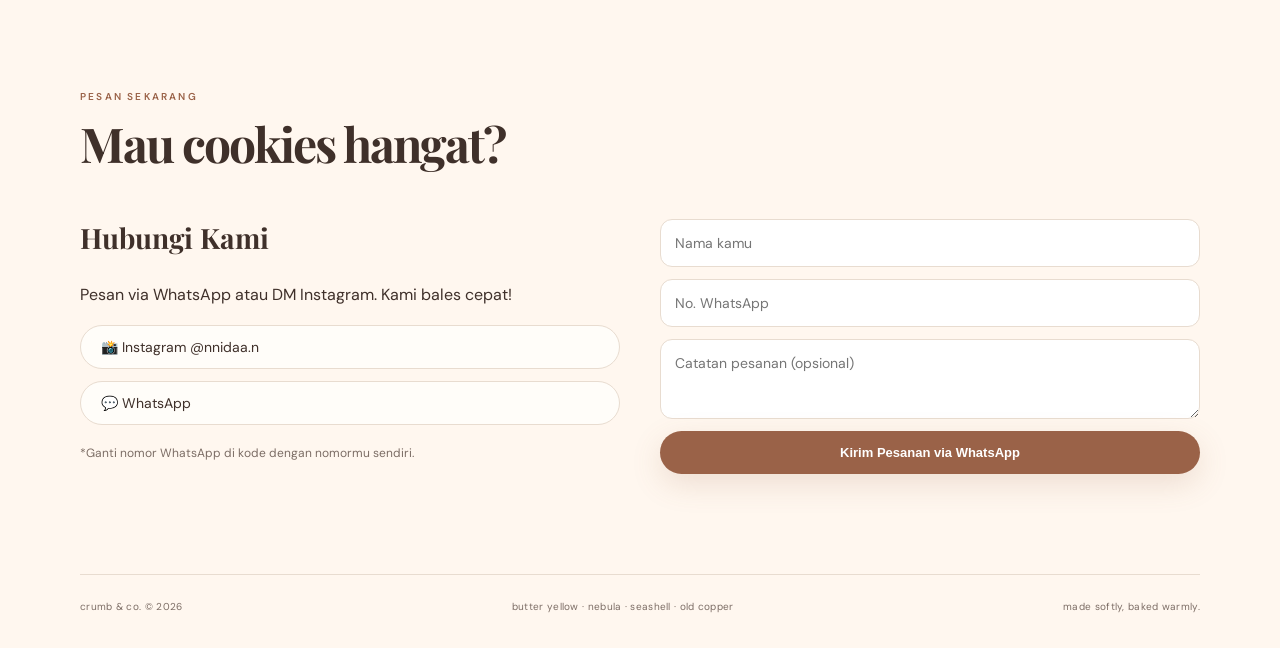
==== commit c49ca1ad: "Add files via upload" ====
--- a/index.html
+++ b/index.html
@@ -73,7 +73,7 @@
           <p class="eyebrow">THE COOKIE JAR</p>
           <h2>Pick your happy.</h2>
         </div>
-        <span class="count">04 little favorites</span>
+        <span class="count">10 little favorites</span>
       </div>
       <div class="cards" id="product-grid">
         <!-- Cards will be rendered by JS for interactivity -->
@@ -173,6 +173,16 @@
 
   <div id="toast" class="toast"></div>
 
+  <!-- Floating Follow Us (draggable) -->
+  <div id="follow-us" class="follow-us">
+    <div class="follow-handle">Follow Us ♡</div>
+    <div class="follow-links">
+      <a href="https://www.instagram.com/nnidaa.n" target="_blank" rel="noopener" title="Instagram">📸</a>
+      <a href="https://wa.me/6281234567890" target="_blank" rel="noopener" title="WhatsApp">💬</a>
+      <a href="#" title="TikTok (ganti linkmu)">🎵</a>
+    </div>
+  </div>
+
   <script src="script.js"></script>
 </body>
 </html>
--- a/style.css
+++ b/style.css
@@ -130,6 +130,47 @@
 .toast { position: fixed; bottom: 24px; left: 50%; transform: translate(-50%, 20px); background: var(--ink); color: white; padding: 12px 18px; border-radius: 999px; font-size: 12px; opacity: 0; pointer-events: none; transition: .3s; z-index: 400; }
 .toast.show { opacity: 1; transform: translate(-50%, 0); }
 
+/* Floating Follow Us */
+.follow-us {
+  position: fixed;
+  bottom: 30px;
+  right: 30px;
+  z-index: 90;
+  background: var(--nebula);
+  border-radius: 20px;
+  box-shadow: 0 10px 30px rgba(0,0,0,.15);
+  overflow: hidden;
+  cursor: move;
+  user-select: none;
+  transition: transform .2s;
+}
+.follow-us:hover { transform: scale(1.05); }
+.follow-handle {
+  padding: 8px 14px;
+  font-size: 12px;
+  font-weight: 600;
+  color: var(--ink);
+  text-align: center;
+  background: rgba(255,255,255,.3);
+}
+.follow-links {
+  display: flex;
+  gap: 8px;
+  padding: 10px 12px;
+  justify-content: center;
+}
+.follow-links a {
+  font-size: 22px;
+  width: 40px;
+  height: 40px;
+  display: grid;
+  place-items: center;
+  background: white;
+  border-radius: 50%;
+  transition: .2s;
+}
+.follow-links a:hover { transform: scale(1.15); background: var(--butter); }
+
 /* Animations */
 @keyframes fadeIn { from { opacity: 0; } to { opacity: 1; } }
 @keyframes popIn { from { transform: scale(.85); opacity: 0; } to { transform: scale(1); opacity: 1; } }
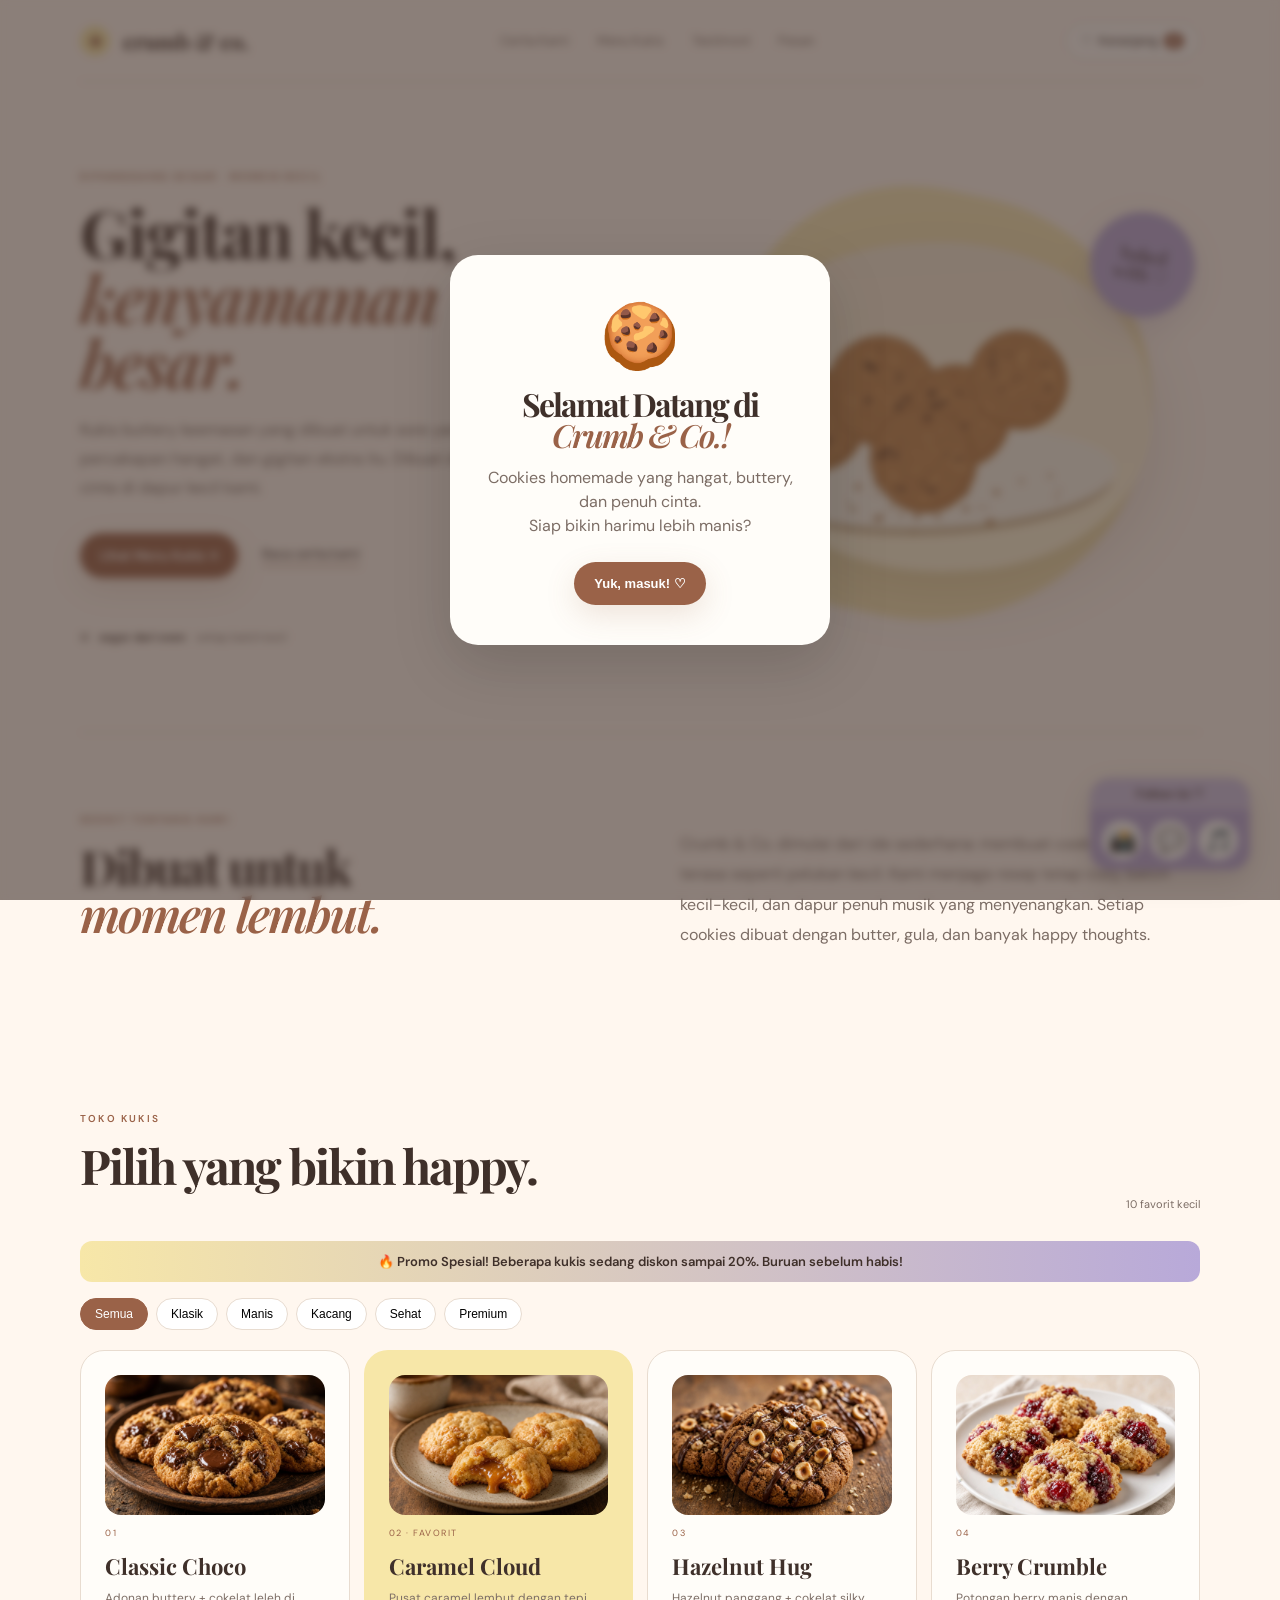
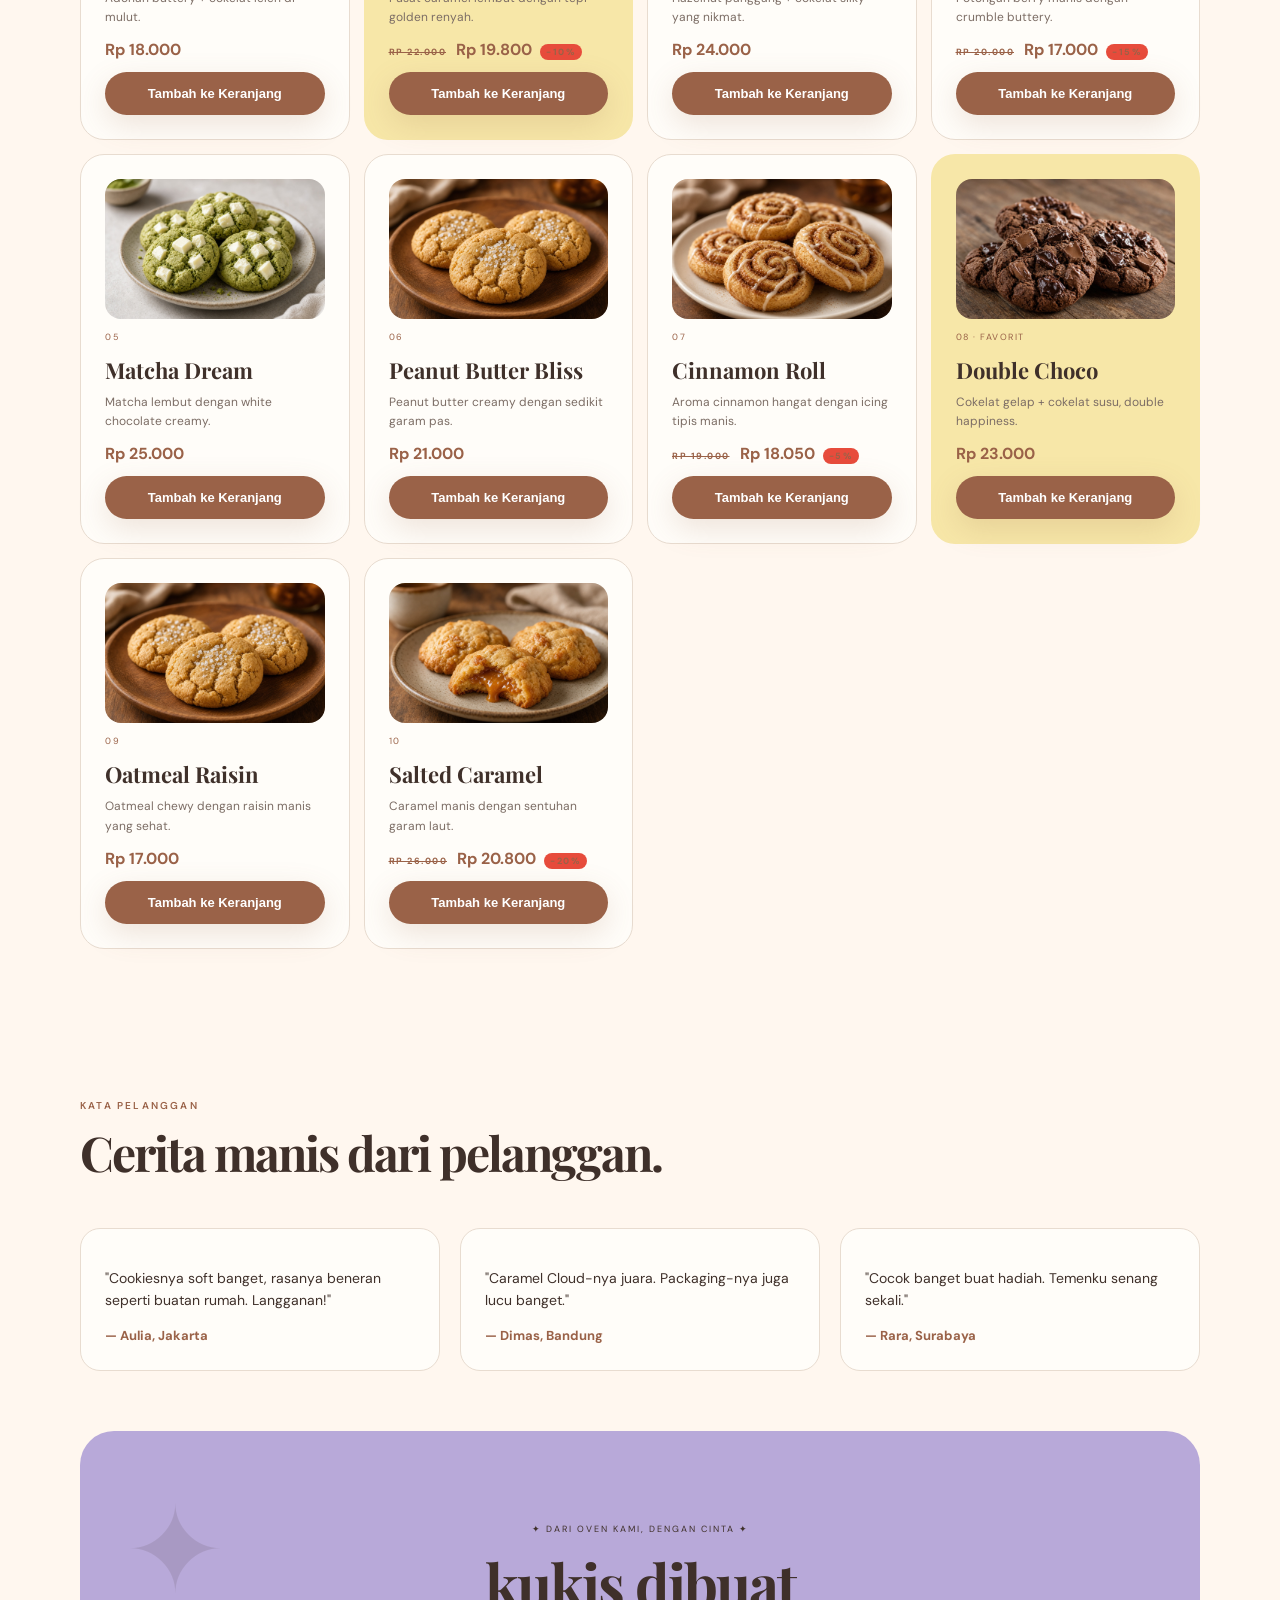
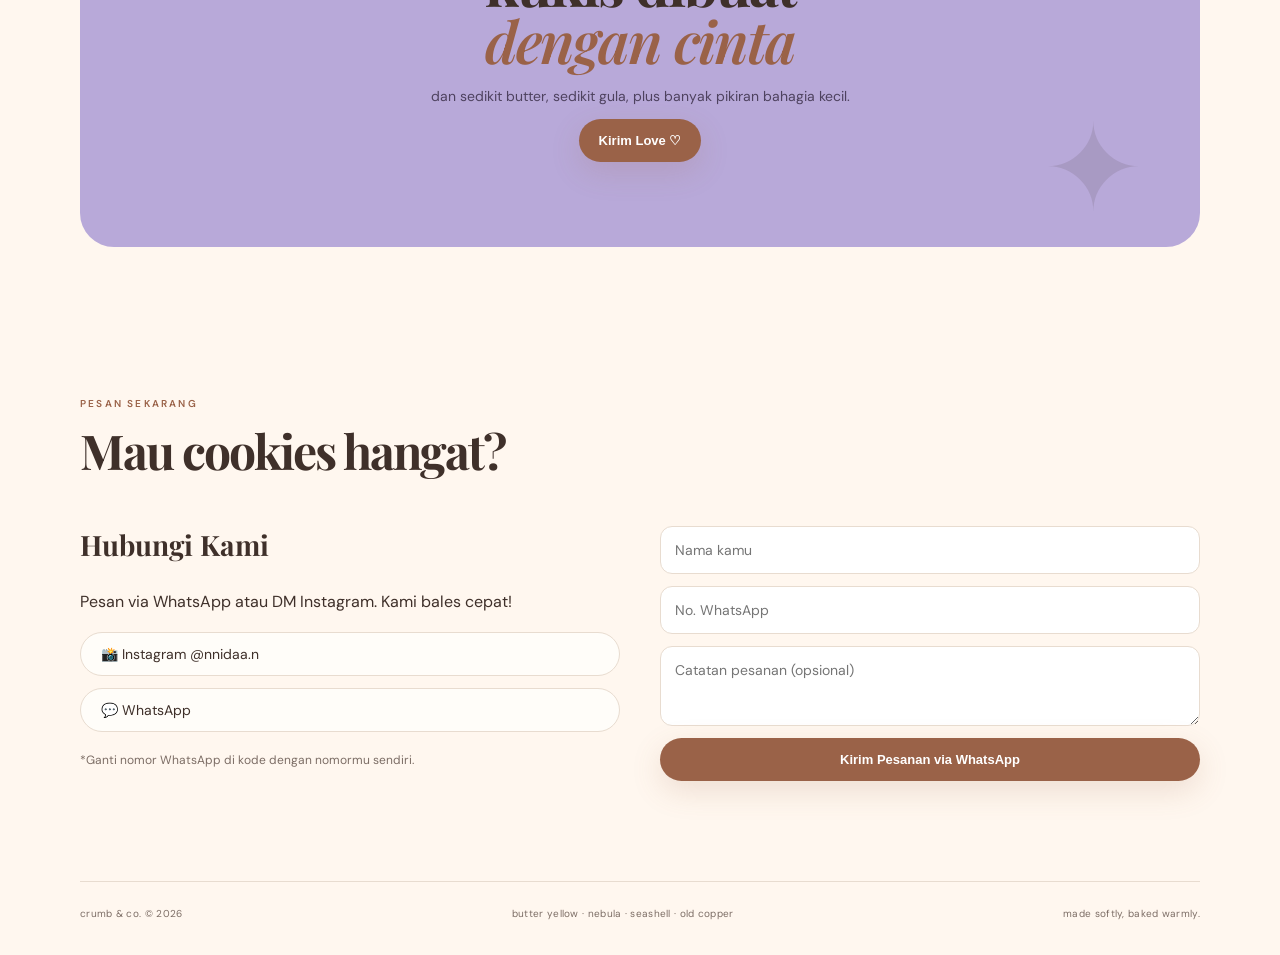
==== commit df6a6050: "Add files via upload" ====
--- a/index.html
+++ b/index.html
@@ -25,7 +25,7 @@
     <a class="brand" href="#home"><span class="brand-dot">✦</span> crumb & co.</a>
     <nav id="main-nav">
       <a href="#story">Cerita Kami</a>
-      <a href="#menu">Menu Cookies</a>
+      <a href="#menu">Menu Kukis</a>
       <a href="#testi">Testimoni</a>
       <a href="#contact">Pesan</a>
     </nav>
@@ -41,14 +41,14 @@
     <!-- Hero -->
     <section class="hero wrap">
       <div class="hero-copy">
-        <p class="eyebrow">BAKED FRESH · LITTLE MOMENTS</p>
-        <h1>Small bites,<br><em>big comfort.</em></h1>
-        <p class="lead">Buttery, golden cookies made for slow afternoons, warm conversations, and that one extra bite. Dibuat dengan penuh cinta di dapur kecil kami.</p>
+        <p class="eyebrow">DIPANGGANG SEGAR · Momen Kecil</p>
+        <h1>Gigitan kecil,<br><em>kenyamanan besar.</em></h1>
+        <p class="lead">Kukis buttery keemasan yang dibuat untuk sore yang lambat, percakapan hangat, dan gigitan ekstra itu. Dibuat dengan penuh cinta di dapur kecil kami.</p>
         <div class="actions">
-          <a class="btn primary" href="#menu">Lihat Menu Cookies →</a>
+          <a class="btn primary" href="#menu">Lihat Menu Kukis →</a>
           <a class="text-link" href="#story">Baca cerita kami</a>
         </div>
-        <div class="mini-note"><span>✿</span><strong>fresh from the oven</strong><span>setiap batch kecil</span></div>
+        <div class="mini-note"><span>✿</span><strong>segar dari oven</strong><span>setiap batch kecil</span></div>
       </div>
       <div class="hero-art">
         <div class="blob"></div>
@@ -60,8 +60,8 @@
     <!-- Story -->
     <section id="story" class="story wrap">
       <div>
-        <p class="eyebrow">A LITTLE BIT OF US</p>
-        <h2>Made for the<br><em>soft moments.</em></h2>
+        <p class="eyebrow">SEDKIT TENTANG KAMI</p>
+        <h2>Dibuat untuk<br><em>momen lembut.</em></h2>
       </div>
       <p>Crumb & Co. dimulai dari ide sederhana: membuat cookies yang terasa seperti pelukan kecil. Kami menjaga resep tetap cozy, batch kecil-kecil, dan dapur penuh musik yang menyenangkan. Setiap cookies dibuat dengan butter, gula, dan banyak happy thoughts.</p>
     </section>
@@ -70,10 +70,19 @@
     <section id="menu" class="menu wrap">
       <div class="section-head">
         <div>
-          <p class="eyebrow">THE COOKIE JAR</p>
-          <h2>Pick your happy.</h2>
+          <p class="eyebrow">TOKO KUKIS</p>
+          <h2>Pilih yang bikin happy.</h2>
         </div>
-        <span class="count">10 little favorites</span>
+        <span class="count">10 favorit kecil</span>
+      </div>
+      <div class="promo-banner">🔥 Promo Spesial! Beberapa kukis sedang diskon sampai 20%. Buruan sebelum habis!</div>
+      <div class="filters">
+        <button class="filter-btn active" data-filter="semua">Semua</button>
+        <button class="filter-btn" data-filter="klasik">Klasik</button>
+        <button class="filter-btn" data-filter="manis">Manis</button>
+        <button class="filter-btn" data-filter="kacang">Kacang</button>
+        <button class="filter-btn" data-filter="sehat">Sehat</button>
+        <button class="filter-btn" data-filter="premium">Premium</button>
       </div>
       <div class="cards" id="product-grid">
         <!-- Cards will be rendered by JS for interactivity -->
@@ -84,7 +93,7 @@
     <section id="testi" class="testi wrap">
       <div class="section-head">
         <div>
-          <p class="eyebrow">WHAT PEOPLE SAY</p>
+          <p class="eyebrow">KATA PELANGGAN</p>
           <h2>Cerita manis dari pelanggan.</h2>
         </div>
       </div>
@@ -107,9 +116,9 @@
     <!-- Love / CTA -->
     <section id="love" class="love wrap">
       <div class="love-card">
-        <span class="tiny">✦ FROM OUR OVEN, WITH LOVE ✦</span>
-        <h2>cookies are<br><em>made with love</em></h2>
-        <p>dan sedikit butter, sedikit gula, plus banyak tiny happy thoughts.</p>
+        <span class="tiny">✦ DARI OVEN KAMI, DENGAN CINTA ✦</span>
+        <h2>kukis dibuat<br><em>dengan cinta</em></h2>
+        <p>dan sedikit butter, sedikit gula, plus banyak pikiran bahagia kecil.</p>
         <button class="btn primary" onclick="showToast('Mengirim pelukan berbentuk cookies untukmu ♡')">Kirim Love ♡</button>
       </div>
     </section>
--- a/style.css
+++ b/style.css
@@ -55,7 +55,13 @@
 .card { background: var(--white); border: 1px solid var(--line); border-radius: 24px; padding: 24px; min-height: 280px; transition: .25s; cursor: pointer; display: flex; flex-direction: column; }
 .card:hover { transform: translateY(-5px); box-shadow: 0 15px 40px #5c3b2714; }
 .card.featured { background: var(--butter); border-color: transparent; }
-.cookie-icon { font-size: 50px; margin-bottom: 20px; filter: drop-shadow(0 7px 6px #6b402328); }
+.cookie-img { width: 100%; height: 140px; object-fit: cover; border-radius: 16px; margin-bottom: 12px; }
+.old-price { text-decoration: line-through; color: #aaa; font-size: 13px; margin-right: 6px; }
+.badge-diskon { background: #e74c3c; color: white; font-size: 10px; padding: 2px 6px; border-radius: 999px; margin-left: 4px; }
+.promo-banner { background: linear-gradient(90deg, var(--butter), var(--nebula)); padding: 12px 16px; border-radius: 12px; text-align: center; font-size: 13px; font-weight: 600; margin-bottom: 16px; }
+.filters { display: flex; flex-wrap: wrap; gap: 8px; margin-bottom: 20px; }
+.filter-btn { padding: 8px 14px; border: 1px solid var(--line); background: white; border-radius: 999px; cursor: pointer; font-size: 12px; }
+.filter-btn.active { background: var(--copper); color: white; border-color: var(--copper); }
 .card span { font-size: 9px; letter-spacing: 1.5px; color: var(--copper); text-transform: uppercase; }
 .card h3 { font-family: 'Playfair Display', serif; font-size: 22px; margin: 12px 0 8px; }
 .card p { font-size: 12px; line-height: 1.6; color: var(--muted); margin: 0 0 12px; flex: 1; }
